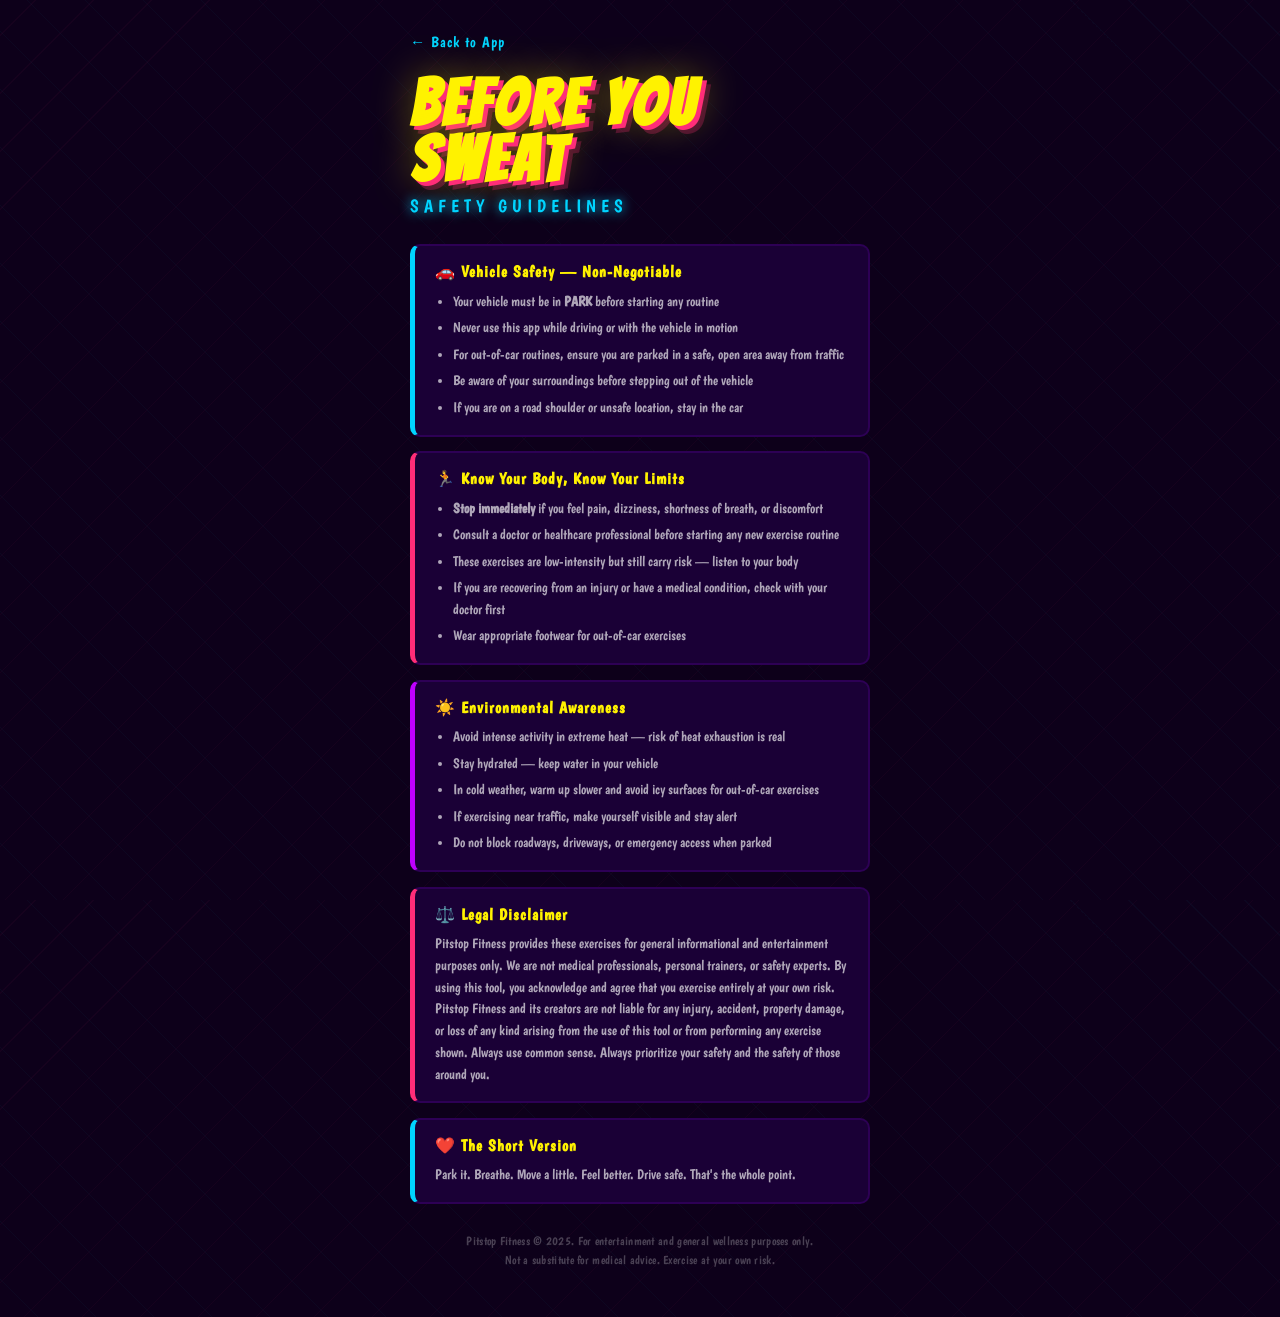
==== safety.html @ e2fc31cc "Add files via upload" ====
<!DOCTYPE html>
<html lang="en">
<head>
  <meta charset="UTF-8">
  <meta name="viewport" content="width=device-width, initial-scale=1.0">
  <title>Before You Sweat — Pitstop Fitness</title>
  <link rel="stylesheet" href="styles.css">
  <link rel="preconnect" href="https://fonts.googleapis.com">
  <link rel="preconnect" href="https://fonts.gstatic.com" crossorigin>
  <link href="https://fonts.googleapis.com/css2?family=Bangers&family=Boogaloo&display=swap" rel="stylesheet">
</head>
<body class="safety-body">

  <div class="safety-page">
    <a href="index.html" class="back-link">← Back to App</a>

    <h1>BEFORE YOU SWEAT</h1>
    <p class="subtitle" style="margin-bottom: 1.75rem;">SAFETY GUIDELINES</p>

    <div class="safety-section">
      <h3>🚗 Vehicle Safety — Non-Negotiable</h3>
      <ul>
        <li>Your vehicle must be in <strong>PARK</strong> before starting any routine</li>
        <li>Never use this app while driving or with the vehicle in motion</li>
        <li>For out-of-car routines, ensure you are parked in a safe, open area away from traffic</li>
        <li>Be aware of your surroundings before stepping out of the vehicle</li>
        <li>If you are on a road shoulder or unsafe location, stay in the car</li>
      </ul>
    </div>

    <div class="safety-section">
      <h3>🏃 Know Your Body, Know Your Limits</h3>
      <ul>
        <li><strong>Stop immediately</strong> if you feel pain, dizziness, shortness of breath, or discomfort</li>
        <li>Consult a doctor or healthcare professional before starting any new exercise routine</li>
        <li>These exercises are low-intensity but still carry risk — listen to your body</li>
        <li>If you are recovering from an injury or have a medical condition, check with your doctor first</li>
        <li>Wear appropriate footwear for out-of-car exercises</li>
      </ul>
    </div>

    <div class="safety-section">
      <h3>☀️ Environmental Awareness</h3>
      <ul>
        <li>Avoid intense activity in extreme heat — risk of heat exhaustion is real</li>
        <li>Stay hydrated — keep water in your vehicle</li>
        <li>In cold weather, warm up slower and avoid icy surfaces for out-of-car exercises</li>
        <li>If exercising near traffic, make yourself visible and stay alert</li>
        <li>Do not block roadways, driveways, or emergency access when parked</li>
      </ul>
    </div>

    <div class="safety-section">
      <h3>⚖️ Legal Disclaimer</h3>
      <p>
        Pitstop Fitness provides these exercises for general informational and entertainment purposes only.
        We are not medical professionals, personal trainers, or safety experts.
        By using this tool, you acknowledge and agree that you exercise entirely at your own risk.
        Pitstop Fitness and its creators are not liable for any injury, accident, property damage,
        or loss of any kind arising from the use of this tool or from performing any exercise shown.
        Always use common sense. Always prioritize your safety and the safety of those around you.
      </p>
    </div>

    <div class="safety-section">
      <h3>❤️ The Short Version</h3>
      <p>Park it. Breathe. Move a little. Feel better. Drive safe. That's the whole point.</p>
    </div>

    <p class="legal-disclaimer">
      Pitstop Fitness &copy; 2025. For entertainment and general wellness purposes only.<br>
      Not a substitute for medical advice. Exercise at your own risk.
    </p>
  </div>

</body>
</html>
---- styles.css ----
/* ==========================================
   PITSTOP FITNESS — 80s Neon Retro Theme
   "Richard Simmons Energy, Calculator Clarity"
   ========================================== */

@import url('https://fonts.googleapis.com/css2?family=Bangers&family=Boogaloo&display=swap');

:root {
  --neon-pink:    #ff2d78;
  --neon-blue:    #00d4ff;
  --neon-yellow:  #fff200;
  --neon-green:   #39ff14;
  --neon-purple:  #bf00ff;
  --neon-orange:  #ff6b00;
  --dark-bg:      #0d001a;
  --card-bg:      #1a0036;
  --card-border:  #2d0055;
}

/* =====================
   RESET & BASE
   ===================== */
*, *::before, *::after {
  box-sizing: border-box;
  margin: 0;
  padding: 0;
  -webkit-tap-highlight-color: transparent;
}

html, body {
  height: 100%;
  overflow: hidden;
}

body {
  background-color: var(--dark-bg);
  /* Diagonal grid overlay for VHS feel */
  background-image:
    repeating-linear-gradient(
      -45deg,
      transparent,
      transparent 40px,
      rgba(255, 45, 120, 0.04) 40px,
      rgba(255, 45, 120, 0.04) 41px
    ),
    repeating-linear-gradient(
      45deg,
      transparent,
      transparent 40px,
      rgba(0, 212, 255, 0.03) 40px,
      rgba(0, 212, 255, 0.03) 41px
    );
  color: white;
  font-family: 'Boogaloo', cursive;
  display: flex;
  flex-direction: column;
}

/* =====================
   SCREENS
   ===================== */
.screen {
  display: none;
  flex-direction: column;
  height: 100dvh; /* dynamic viewport height — handles mobile browser bars */
  width: 100%;
  position: absolute;
  top: 0; left: 0;
}

.screen.active {
  display: flex;
}

/* =====================
   MAIN SCREEN
   ===================== */
.main-content {
  flex: 1;
  display: flex;
  flex-direction: column;
  align-items: center;
  justify-content: space-evenly;
  padding: 1.5rem 1.25rem 0.75rem;
  min-height: 0;
}

/* TITLE BLOCK */
.title-block {
  text-align: center;
}

.title-deco {
  font-size: 1rem;
  color: var(--neon-pink);
  letter-spacing: 8px;
  text-shadow: 0 0 10px var(--neon-pink);
  margin-bottom: 0.25rem;
  animation: pulse 2s ease-in-out infinite;
}

@keyframes pulse {
  0%, 100% { opacity: 1; }
  50%       { opacity: 0.5; }
}

h1 {
  font-family: 'Bangers', cursive;
  font-size: clamp(2.8rem, 14vw, 5rem);
  line-height: 0.88;
  letter-spacing: 4px;
  color: var(--neon-yellow);
  text-shadow:
    4px 4px 0px var(--neon-pink),
    8px 8px 0px rgba(255, 45, 120, 0.25),
    0 0 40px rgba(255, 242, 0, 0.4);
}

.subtitle {
  font-family: 'Boogaloo', cursive;
  font-size: clamp(0.85rem, 4.5vw, 1.1rem);
  color: var(--neon-blue);
  letter-spacing: 5px;
  margin-top: 0.4rem;
  text-shadow: 0 0 12px var(--neon-blue);
}

/* MODE SECTION */
.mode-section,
.time-section {
  width: 100%;
  max-width: 420px;
}

.mode-label {
  font-family: 'Boogaloo', cursive;
  font-size: 0.75rem;
  letter-spacing: 4px;
  color: rgba(255, 255, 255, 0.4);
  text-align: center;
  margin-bottom: 0.5rem;
}

.mode-toggle {
  display: flex;
  gap: 0.6rem;
}

.mode-btn {
  flex: 1;
  padding: 0.65rem 0.5rem;
  font-family: 'Boogaloo', cursive;
  font-size: clamp(0.9rem, 4vw, 1rem);
  letter-spacing: 1px;
  border: 3px solid rgba(0, 212, 255, 0.4);
  background: transparent;
  color: rgba(0, 212, 255, 0.6);
  border-radius: 10px;
  cursor: pointer;
  transition: all 0.15s ease;
  touch-action: manipulation;
}

.mode-btn.active {
  background: var(--neon-pink);
  border-color: var(--neon-pink);
  color: white;
  box-shadow:
    0 0 20px rgba(255, 45, 120, 0.6),
    inset 0 1px 0 rgba(255, 255, 255, 0.2);
  text-shadow: 0 1px 3px rgba(0,0,0,0.4);
}

.mode-btn:active {
  transform: scale(0.96);
}

/* TIME BUTTONS */
.time-buttons {
  display: flex;
  gap: 0.75rem;
}

.time-btn {
  flex: 1;
  aspect-ratio: 1;
  display: flex;
  flex-direction: column;
  align-items: center;
  justify-content: center;
  background: var(--card-bg);
  border: 4px solid var(--neon-pink);
  border-radius: 14px;
  cursor: pointer;
  transition: all 0.1s ease;
  touch-action: manipulation;
  box-shadow:
    0 0 20px rgba(255, 45, 120, 0.2),
    inset 0 1px 0 rgba(255, 255, 255, 0.05);
  position: relative;
  overflow: hidden;
}

/* Shimmer effect on time buttons */
.time-btn::before {
  content: '';
  position: absolute;
  top: -50%; left: -50%;
  width: 200%; height: 200%;
  background: linear-gradient(
    45deg,
    transparent 40%,
    rgba(255, 255, 255, 0.04) 50%,
    transparent 60%
  );
  transform: translateX(-100%);
  transition: transform 0.4s;
}

.time-btn:hover::before {
  transform: translateX(50%);
}

.time-btn:active {
  transform: scale(0.94);
  box-shadow: 0 0 35px rgba(255, 45, 120, 0.7);
  border-color: var(--neon-yellow);
}

.time-label {
  font-family: 'Bangers', cursive;
  font-size: clamp(2.5rem, 13vw, 4rem);
  color: var(--neon-yellow);
  line-height: 1;
  text-shadow:
    3px 3px 0 var(--neon-pink),
    0 0 20px rgba(255, 242, 0, 0.5);
}

.time-unit {
  font-family: 'Boogaloo', cursive;
  font-size: clamp(0.75rem, 3.5vw, 0.9rem);
  color: var(--neon-blue);
  letter-spacing: 3px;
  text-shadow: 0 0 8px var(--neon-blue);
}

/* SAFETY LINE */
.safety-line {
  font-size: clamp(0.65rem, 3vw, 0.75rem);
  color: rgba(255, 255, 255, 0.35);
  text-align: center;
  letter-spacing: 0.5px;
}

.safety-line a {
  color: var(--neon-blue);
  text-decoration: none;
  border-bottom: 1px solid rgba(0, 212, 255, 0.4);
  transition: color 0.15s;
}

.safety-line a:hover {
  color: white;
}

/* =====================
   AD PLACEHOLDER
   ===================== */
.ad-placeholder {
  height: 60px;
  min-height: 60px;
  background: rgba(255, 255, 255, 0.03);
  border-top: 1px solid rgba(255, 255, 255, 0.07);
  display: flex;
  align-items: center;
  justify-content: center;
  color: rgba(255, 255, 255, 0.12);
  font-size: 0.6rem;
  letter-spacing: 4px;
}

/* =====================
   ROUTINE SCREEN
   ===================== */
.routine-header {
  padding: 1.25rem 1.25rem 0.75rem;
  text-align: center;
  flex-shrink: 0;
  background: linear-gradient(to bottom, var(--dark-bg) 80%, transparent);
}

h2 {
  font-family: 'Bangers', cursive;
  font-size: clamp(2rem, 10vw, 3rem);
  letter-spacing: 4px;
  color: var(--neon-yellow);
  text-shadow:
    3px 3px 0 var(--neon-pink),
    0 0 25px rgba(255, 242, 0, 0.4);
}

.routine-safety {
  font-size: clamp(0.7rem, 3.2vw, 0.8rem);
  color: rgba(255, 255, 255, 0.4);
  margin-top: 0.3rem;
  letter-spacing: 0.3px;
}

/* SCROLLABLE EXERCISE LIST */
.routine-scroll {
  flex: 1;
  overflow-y: auto;
  padding: 0.5rem 1.25rem 0.75rem;
  -webkit-overflow-scrolling: touch;
  min-height: 0;
}

/* Hide scrollbar but keep functionality */
.routine-scroll::-webkit-scrollbar { display: none; }
.routine-scroll { scrollbar-width: none; }

#exercise-list {
  display: flex;
  flex-direction: column;
  gap: 0.65rem;
  max-width: 420px;
  margin: 0 auto;
}

/* EXERCISE ITEM CARDS */
.exercise-item {
  background: var(--card-bg);
  border: 2px solid var(--card-border);
  border-left: 5px solid var(--neon-pink);
  border-radius: 10px;
  padding: 0.75rem 1rem;
  display: flex;
  align-items: center;
  gap: 0.85rem;
  opacity: 0;
  animation: slideIn 0.3s ease forwards;
}

@keyframes slideIn {
  from {
    opacity: 0;
    transform: translateX(-15px);
  }
  to {
    opacity: 1;
    transform: translateX(0);
  }
}

.exercise-item:nth-child(even) {
  border-left-color: var(--neon-blue);
}

.exercise-item:nth-child(3n) {
  border-left-color: var(--neon-purple);
}

.exercise-emoji {
  font-size: 1.6rem;
  line-height: 1;
  flex-shrink: 0;
}

.exercise-info {
  flex: 1;
  min-width: 0;
}

.exercise-name {
  font-family: 'Boogaloo', cursive;
  font-size: clamp(1rem, 4.5vw, 1.15rem);
  color: white;
  line-height: 1.1;
}

.exercise-reps {
  font-size: clamp(0.75rem, 3.2vw, 0.85rem);
  color: var(--neon-blue);
  margin-top: 0.15rem;
  letter-spacing: 0.3px;
}

/* TOTAL TIME BADGE */
.total-time {
  font-family: 'Boogaloo', cursive;
  font-size: 0.75rem;
  color: rgba(255,255,255,0.3);
  text-align: right;
  letter-spacing: 2px;
  margin-top: 0.5rem;
}

/* ROUTINE FOOTER */
.routine-footer {
  flex-shrink: 0;
  padding: 0.75rem 1.25rem 0;
}

/* DONE BUTTON */
.done-btn {
  width: 100%;
  max-width: 420px;
  display: block;
  margin: 0 auto;
  padding: 1rem;
  font-family: 'Bangers', cursive;
  font-size: clamp(1.5rem, 7vw, 2rem);
  letter-spacing: 4px;
  background: var(--neon-green);
  color: var(--dark-bg);
  border: none;
  border-radius: 12px;
  cursor: pointer;
  transition: all 0.1s ease;
  touch-action: manipulation;
  box-shadow:
    0 0 25px rgba(57, 255, 20, 0.45),
    0 4px 0 rgba(0, 150, 0, 0.5);
  text-shadow: none;
}

.done-btn:active {
  transform: translateY(3px);
  box-shadow:
    0 0 35px rgba(57, 255, 20, 0.7),
    0 1px 0 rgba(0, 150, 0, 0.5);
}

/* =====================
   CONFETTI
   ===================== */
#confetti-overlay {
  position: fixed;
  top: 0; left: 0;
  width: 100%; height: 100%;
  pointer-events: none;
  z-index: 999;
}

.confetti-piece {
  position: absolute;
  animation: confettiFall linear forwards;
}

@keyframes confettiFall {
  0% {
    transform: translateY(-20px) rotate(0deg);
    opacity: 1;
  }
  80% {
    opacity: 1;
  }
  100% {
    transform: translateY(105vh) rotate(720deg);
    opacity: 0;
  }
}

/* =====================
   FEEDBACK POPUP
   ===================== */
#feedback-msg {
  position: fixed;
  top: 50%;
  left: 50%;
  transform: translate(-50%, -50%) scale(0);
  font-family: 'Bangers', cursive;
  font-size: clamp(2.5rem, 15vw, 4.5rem);
  color: var(--neon-yellow);
  text-shadow:
    4px 4px 0 var(--neon-pink),
    0 0 40px rgba(255, 242, 0, 0.8);
  z-index: 1000;
  pointer-events: none;
  text-align: center;
  letter-spacing: 3px;
  animation: popIn 0.35s cubic-bezier(0.175, 0.885, 0.32, 1.275) forwards;
  white-space: nowrap;
}

@keyframes popIn {
  0%   { transform: translate(-50%, -50%) scale(0);   opacity: 0; }
  60%  { transform: translate(-50%, -50%) scale(1.15); opacity: 1; }
  100% { transform: translate(-50%, -50%) scale(1);   opacity: 1; }
}

/* =====================
   SAFETY PAGE STYLES
   ===================== */
body.safety-body {
  overflow: auto;
  height: auto;
}

.safety-page {
  max-width: 500px;
  margin: 0 auto;
  padding: 2rem 1.25rem 3rem;
}

.back-link {
  display: inline-flex;
  align-items: center;
  gap: 0.4rem;
  color: var(--neon-blue);
  text-decoration: none;
  font-size: 0.95rem;
  letter-spacing: 1px;
  margin-bottom: 1.5rem;
  border-bottom: 1px solid transparent;
  transition: border-color 0.15s;
}

.back-link:hover {
  border-bottom-color: var(--neon-blue);
}

.safety-page h1 {
  font-size: clamp(2.5rem, 12vw, 4rem);
  margin-bottom: 0;
}

.safety-page .subtitle {
  margin-bottom: 1.75rem;
}

.safety-section {
  background: var(--card-bg);
  border: 2px solid var(--card-border);
  border-left: 5px solid var(--neon-pink);
  border-radius: 10px;
  padding: 1rem 1.25rem;
  margin-bottom: 0.9rem;
}

.safety-section:nth-child(even) {
  border-left-color: var(--neon-blue);
}

.safety-section:nth-child(3n) {
  border-left-color: var(--neon-purple);
}

.safety-section h3 {
  font-family: 'Boogaloo', cursive;
  font-size: 1rem;
  letter-spacing: 1px;
  color: var(--neon-yellow);
  margin-bottom: 0.6rem;
}

.safety-section p,
.safety-section li {
  font-size: 0.85rem;
  color: rgba(255, 255, 255, 0.65);
  line-height: 1.6;
}

.safety-section ul {
  padding-left: 1.1rem;
}

.safety-section li + li {
  margin-top: 0.3rem;
}

.legal-disclaimer {
  font-size: 0.72rem;
  color: rgba(255, 255, 255, 0.25);
  text-align: center;
  margin-top: 1.75rem;
  line-height: 1.6;
  letter-spacing: 0.3px;
}

/* =====================
   UTILITY
   ===================== */
button {
  -webkit-appearance: none;
  appearance: none;
}
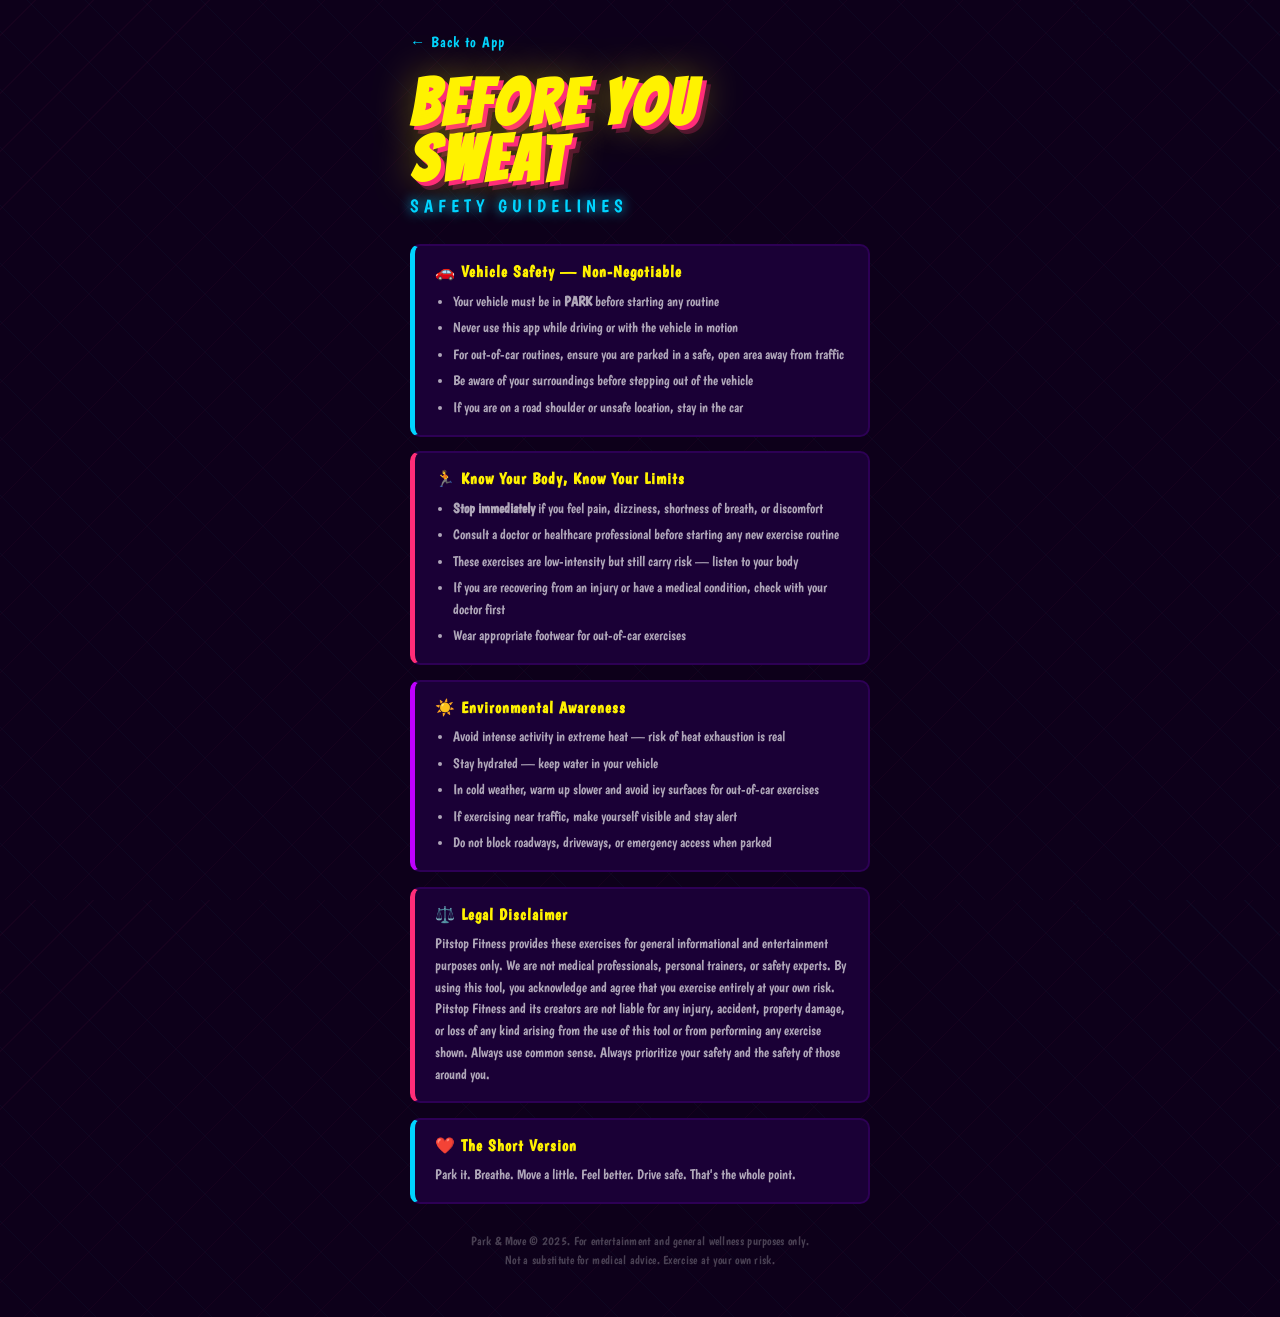
==== commit 4190f41e: "Add files via upload" ====
--- a/safety.html
+++ b/safety.html
@@ -3,7 +3,7 @@
 <head>
   <meta charset="UTF-8">
   <meta name="viewport" content="width=device-width, initial-scale=1.0">
-  <title>Before You Sweat — Pitstop Fitness</title>
+  <title>Before You Move — Park & Move</title>
   <link rel="stylesheet" href="styles.css">
   <link rel="preconnect" href="https://fonts.googleapis.com">
   <link rel="preconnect" href="https://fonts.gstatic.com" crossorigin>
@@ -68,7 +68,7 @@
     </div>
 
     <p class="legal-disclaimer">
-      Pitstop Fitness &copy; 2025. For entertainment and general wellness purposes only.<br>
+      Park & Move &copy; 2025. For entertainment and general wellness purposes only.<br>
       Not a substitute for medical advice. Exercise at your own risk.
     </p>
   </div>
